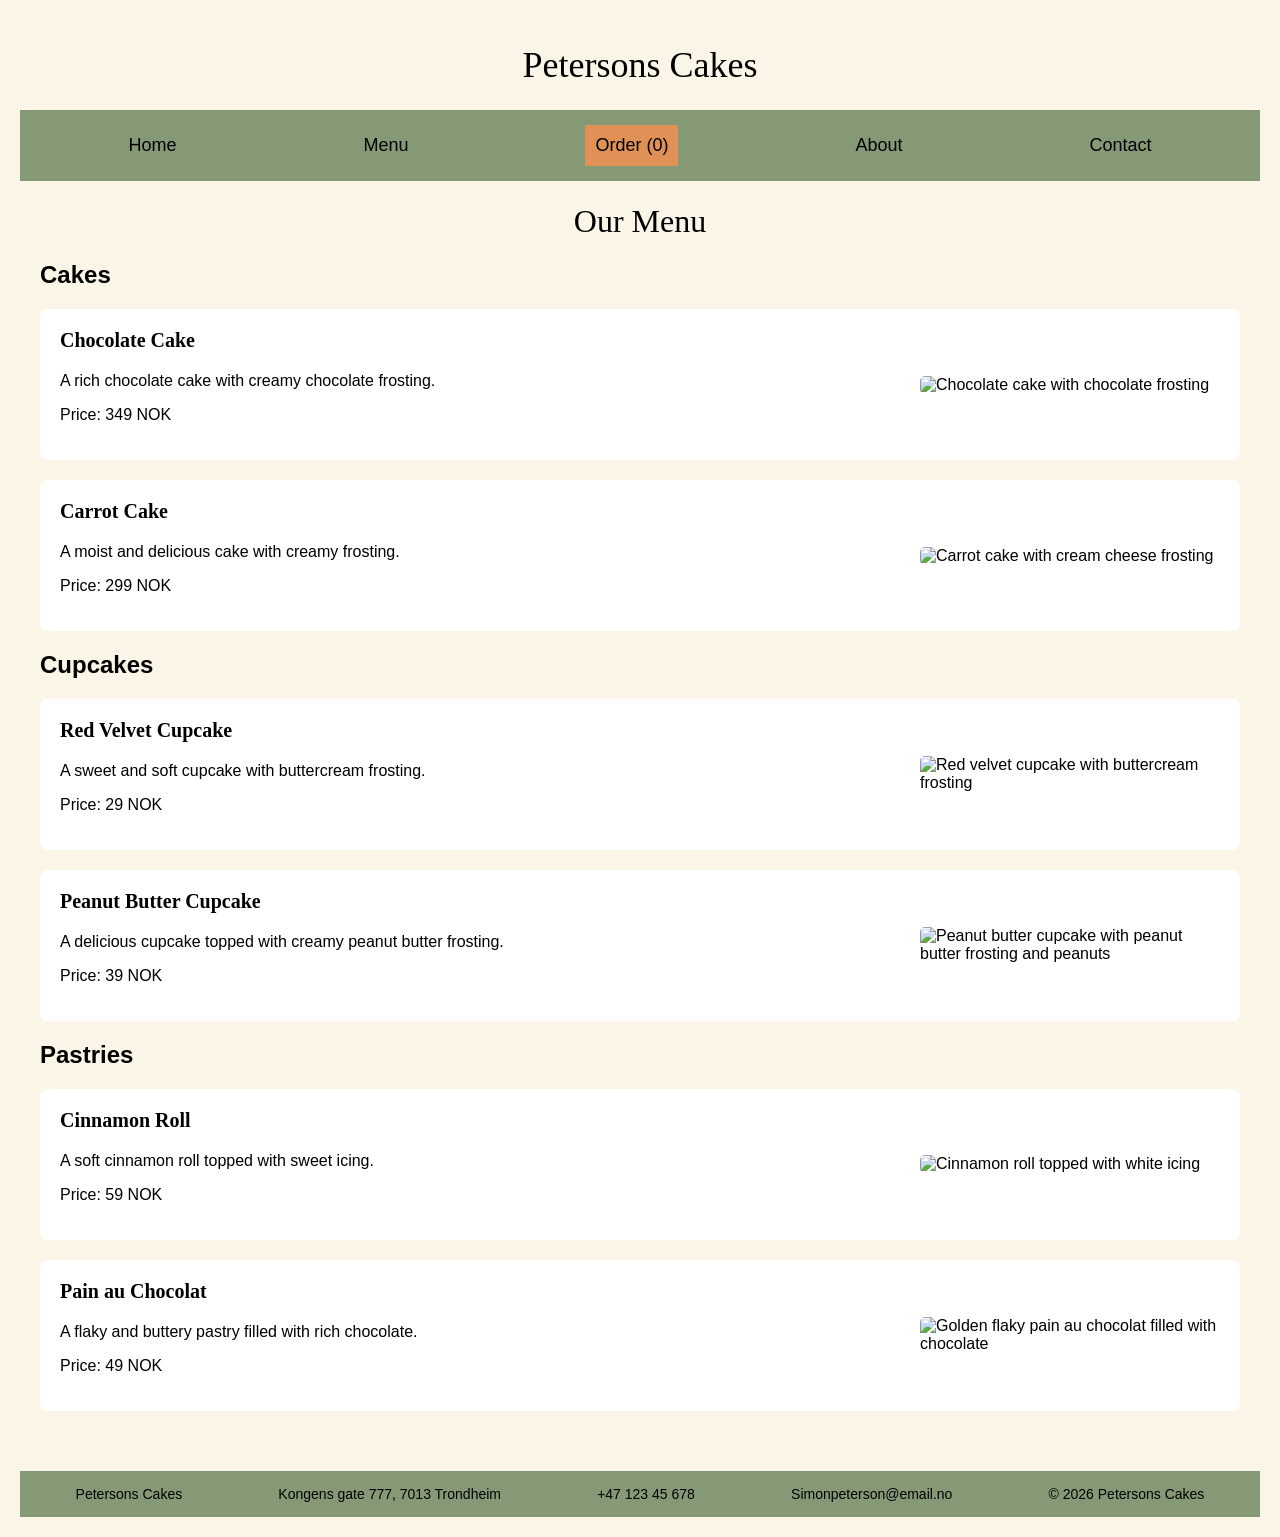
==== menu.html @ 323d6e29 "Add files via upload" ====
<!DOCTYPE html>
<html lang="en">
<head>
    <meta charset="UTF-8">
    <meta name="viewport" content="width=device-width, initial-scale=1.0">
    <title>Petersons Cakes - Menu</title>
    <link rel="stylesheet" href="css/style.css">

</head>
<body>
    <div id="header-container"></div>

<main>
    <h1>Our Menu</h1>

    <section>
        <h2>Cakes</h2>

       <div class="product">
            <div class="product-info">
                <h3>Chocolate Cake</h3>
                <p>A rich chocolate cake with creamy chocolate frosting.</p>
                <p>Price: 349 NOK</p>
            </div>

            <img src="images/chocolate-cake.jpg" alt="Chocolate cake with chocolate frosting">
        </div>

        <div class="product">
            <div class="product-info">
                <h3>Carrot Cake</h3>
                <p>A moist and delicious cake with creamy frosting.</p>
                <p>Price: 299 NOK</p>
            </div>

            <img src="images/carrot-cake.jpg"
            alt="Carrot cake with cream cheese frosting">
        </div>
    </section>

    <section>
        <h2>Cupcakes</h2>

        <div class="product">
            <div class="product-info">
                <h3>Red Velvet Cupcake</h3>
                <p>A sweet and soft cupcake with buttercream frosting.</p>
                <p>Price: 29 NOK</p>
            </div>

            <img src="images/red-velvet-cupcake.jpg"
            alt="Red velvet cupcake with buttercream frosting">
        </div>

        <div class="product">
            <div class="product-info">
                <h3>Peanut Butter Cupcake</h3>
                <p>A delicious cupcake topped with creamy peanut butter frosting.</p>
                <p>Price: 39 NOK</p>
            </div>

            <img src="images/peanut-butter-cupcake.jpg"
            alt="Peanut butter cupcake with peanut butter frosting and peanuts">
        </div>
    </section>

    <section>
        <h2>Pastries</h2>

        <div class="product">
            <div class="product-info">
                <h3>Cinnamon Roll</h3>
                <p>A soft cinnamon roll topped with sweet icing.</p>
                <p>Price: 59 NOK</p>
            </div>

            <img src="images/cinnamon-roll.jpg"
            alt="Cinnamon roll topped with white icing">
        </div>

        <div class="product">
            <div class="product-info">
                <h3>Pain au Chocolat</h3>
                <p>A flaky and buttery pastry filled with rich chocolate.</p>
                <p>Price: 49 NOK</p>
            </div>

            <img src="images/pain-au-chocolat.jpg"
            alt="Golden flaky pain au chocolat filled with chocolate">
        </div>
    </section>

</main>

<div id="footer-container"></div>

<script src="js/shared.js"></script>
    
</body>
</html>
---- css/style.css ----
/* General website styling */

body {
    font-family: Arial, sans-serif;
    background-color: rgb(250, 245, 230);
    color: black;
    margin: 0;
    padding: 20px;
}

/* Header */

header h1 {
    font-family: Georgia, serif;
    font-size: 36px;
    text-align: center;
    font-weight: normal;
}

/* Navigation bar */

nav {
    background-color: rgb(133, 153, 119);
    display: flex;
    justify-content: space-around;
    align-items: center;
    padding: 15px;

    position: sticky;
    top: 0;
    z-index: 1000;
}

nav a {
    font-family: Arial, sans-serif;
    font-size: 18px;
    color: black;
    text-decoration: none;
    padding: 10px;
}

/* Order button */

nav .order-link {
    background-color: rgb(224, 145, 85);
}

/* Main content */

main {
    width: 100%;
    max-width: 1200px;
    margin: 0 auto;
}

main h1 {
    font-family: Georgia, serif;
    font-size: 32px;
    font-weight: normal;
    text-align: center;
}

/* Home page opening hours */

.opening-hours {
    display: flex;
    justify-content: space-between;
    gap: 20px;
}

/* Menu product images */

.product img {
    width: 300px;
    max-width: 100%;
    height: auto;
    border-radius: 5px;
}

/* Responsive navigation for smaller screens */

@media (max-width: 800px) {
    nav {
        flex-direction: row;
        flex-wrap: wrap;
        justify-content: center;
        gap: 10px;
    }

    nav a {
        text-align: center;
        width: auto;
        box-sizing: border-box;
    }
    #order-form {
        display: flex;
        flex-direction: column;
        align-items: flex-start;
        gap: 10px;
    }

    #order-form select,
    #order-form input {
        max-width: 100%;
    }

    /* Responsive Home page opening hours */

    .opening-hours {
        flex-direction: column;
        gap: 5px;
    }

    /* Responsive About page */

    .about-content {
        flex-direction: column;
        gap: 20px;
    }

    .about-image,
    .about-text {
        width: 100%;
    }
    /* Responsive Contact page */

    .contact-content {
        flex-direction: column;
        gap: 20px;
    }

    .contact-details,
    .contact-special {
        width: 100%;
    }

    /* Responsive Menu products */

    .product {
        flex-direction: column;
        align-items: flex-start;
        gap: 15px;
    }

    .product img {
        width: 100%;
        max-width: 300px;
    }

}

/* Footer */

footer {
    background-color: rgb(133, 153, 119);
    display: flex;
    justify-content: space-around;
    align-items: center;
    flex-wrap: wrap;
    gap: 15px;
    padding: 15px;
    margin-top: 40px;
    font-size: 14px;
}

footer p {
    margin: 0;
}

/* Page layout */

body {
    min-height: 100vh;
    box-sizing: border-box;
    display: flex;
    flex-direction: column;
}

main {
    flex: 1;
}

/* Menu products */

.product {
    background-color: white;
    padding: 20px;
    margin-bottom: 20px;
    border-radius: 8px;

    display: flex;
    justify-content: space-between;
    align-items: center;
    gap: 30px;
}

.product h3 {
    font-family: Georgia, serif;
    font-size: 20px;
    margin-top: 0;
}

.remove-button {
    margin-left: 15px;
    padding: 5px 10px;
    background-color: #879c7c;
    color: black;
    border: none;
    border-radius: 5px;
    cursor: pointer;
}

.quantity-button {
    margin: 0 8px;
    padding: 5px 10px;
    background-color: #879c7c;
    color: black;
    border: none;
    border-radius: 5px;
    cursor: pointer;
}

.cart-item {
    display: grid;
    grid-template-columns: 2fr 1fr 1fr;
    align-items: center;
    padding: 15px 0;
    border-bottom: 2px solid #e8a66a;
}

.cart-product-details {
    display: flex;
    flex-direction: column;
    align-items: flex-start;
    gap: 10px;
}

#order-items {
    list-style: none;
    padding: 0;
}

.cart-header {
    display: grid;
    grid-template-columns: 2fr 1fr 1fr;
    font-weight: bold;
    padding: 15px 0;
    border-bottom: 2px solid #e8a66a;
}

.cart-price {
    text-align: right;
}

.cart-header span:last-child {
    text-align: right;
}

.cart-quantity {
    display: flex;
    align-items: center;
    justify-content: center;
}

.cart-header span:nth-child(2) {
    text-align: center;
}

.cart-product {
    font-weight: bold;
    font-size: 16px;
}

.form-group {
    display: flex;
    flex-direction: column;
    margin-bottom: 15px;
}

.form-group input,
.form-group select {
    padding: 10px;
    border: 1px solid #999;
    border-radius: 5px;
    font-family: Arial, sans-serif;
    font-size: 14px;
    max-width: 400px;
    box-sizing: border-box;
}

.payment-options {
    margin-bottom: 20px;
}

.payment-options label {
    display: block;
    margin-bottom: 10px;
    cursor: pointer;
}

#place-order {
    background-color: #e8a66a;
    color: black;
    border: none;
    border-radius: 5px;
    padding: 12px 25px;
    font-family: Arial, sans-serif;
    font-size: 16px;
    cursor: pointer;
}

#clear-cart {
    background-color: #879c7c;
    color: black;
    border: none;
    border-radius: 5px;
    padding: 10px 20px;
    font-family: Arial, sans-serif;
    font-size: 14px;
    cursor: pointer;
}

#add-to-order {
    background-color: #879c7c;
    color: black;
    border: none;
    border-radius: 5px;
    padding: 10px 20px;
    font-family: Arial, sans-serif;
    font-size: 14px;
    cursor: pointer;
}

#product,
#quantity,
#pickup-time {
    padding: 10px;
    border: 1px solid #999;
    border-radius: 5px;
    font-family: Arial, sans-serif;
    font-size: 14px;
    box-sizing: border-box;
    -webkit-appearance: none;
    appearance: none;
}

/* Custom dropdown arrows */

#product,
#pickup-time {
    background-color: white;
    background-image: url("data:image/svg+xml,%3Csvg xmlns='http://www.w3.org/2000/svg' width='12' height='8' viewBox='0 0 12 8'%3E%3Cpath d='M1 1l5 5 5-5' fill='none' stroke='black' stroke-width='2'/%3E%3C/svg%3E");
    background-repeat: no-repeat;
    background-position: right 12px center;
    padding-right: 35px;
    cursor: pointer;
}

#product,
#quantity {
    margin-right: 10px;
}

#order-summary,
#customer-information,
#pickup-payment {
    margin-bottom: 30px;
}

/* About page */

.about-content {
    display: flex;
    gap: 40px;
    align-items: flex-start;
}

.about-image {
    flex: 1;
}

.about-text {
    flex: 2;
}

.about-image img {
    width: 100%;
    height: auto;
    border-radius: 5px;
}

/* Contact page */

.contact-content {
    display: flex;
    gap: 60px;
    align-items: flex-start;
}

.contact-details,
.contact-special {
    flex: 1;
}

.contact-content h2 {
    margin-bottom: 40px;
}

.contact-content p {
    margin-bottom: 25px;
}
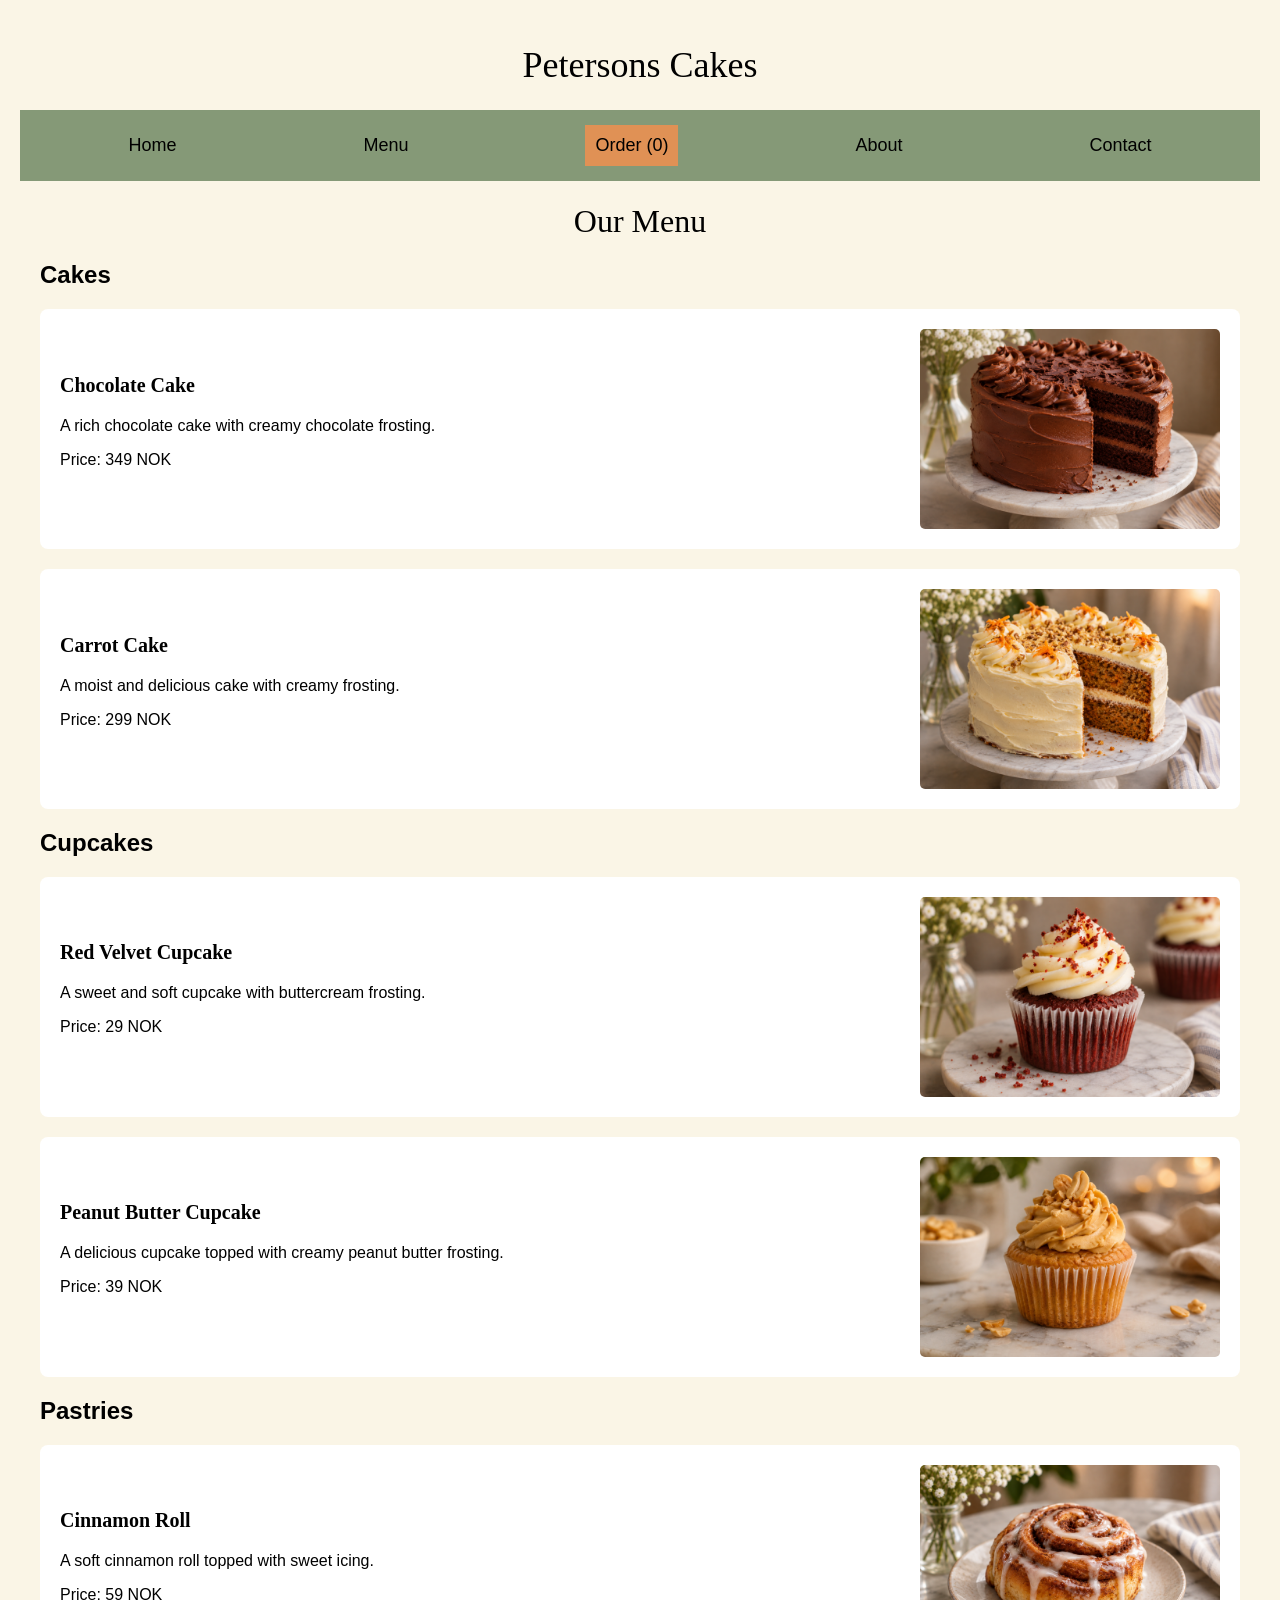
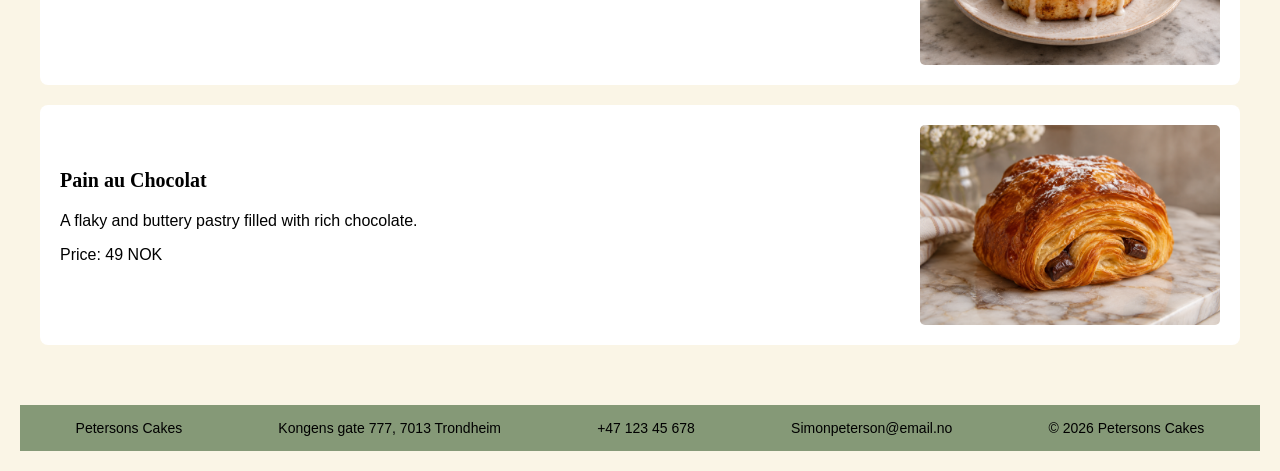
==== commit ec38a5b8: "Add files via upload" ====
--- a/menu.html
+++ b/menu.html
@@ -23,7 +23,7 @@
                 <p>Price: 349 NOK</p>
             </div>
 
-            <img src="images/chocolate-cake.jpg" alt="Chocolate cake with chocolate frosting">
+            <img src="images/Chocolate-cake.jpg" alt="Chocolate cake with chocolate frosting">
         </div>
 
         <div class="product">
@@ -33,7 +33,7 @@
                 <p>Price: 299 NOK</p>
             </div>
 
-            <img src="images/carrot-cake.jpg"
+            <img src="images/Carrot-cake.jpg"
             alt="Carrot cake with cream cheese frosting">
         </div>
     </section>
@@ -48,7 +48,7 @@
                 <p>Price: 29 NOK</p>
             </div>
 
-            <img src="images/red-velvet-cupcake.jpg"
+            <img src="images/Red-Velvet-Cupcake.jpg"
             alt="Red velvet cupcake with buttercream frosting">
         </div>
 
@@ -59,7 +59,7 @@
                 <p>Price: 39 NOK</p>
             </div>
 
-            <img src="images/peanut-butter-cupcake.jpg"
+            <img src="images/Peanut-Butter-Cupcake.jpg"
             alt="Peanut butter cupcake with peanut butter frosting and peanuts">
         </div>
     </section>
@@ -74,7 +74,7 @@
                 <p>Price: 59 NOK</p>
             </div>
 
-            <img src="images/cinnamon-roll.jpg"
+            <img src="images/Cinnamon-roll.jpg"
             alt="Cinnamon roll topped with white icing">
         </div>
 
@@ -85,7 +85,7 @@
                 <p>Price: 49 NOK</p>
             </div>
 
-            <img src="images/pain-au-chocolat.jpg"
+            <img src="images/Pain-au-Chocolat.jpg"
             alt="Golden flaky pain au chocolat filled with chocolate">
         </div>
     </section>
